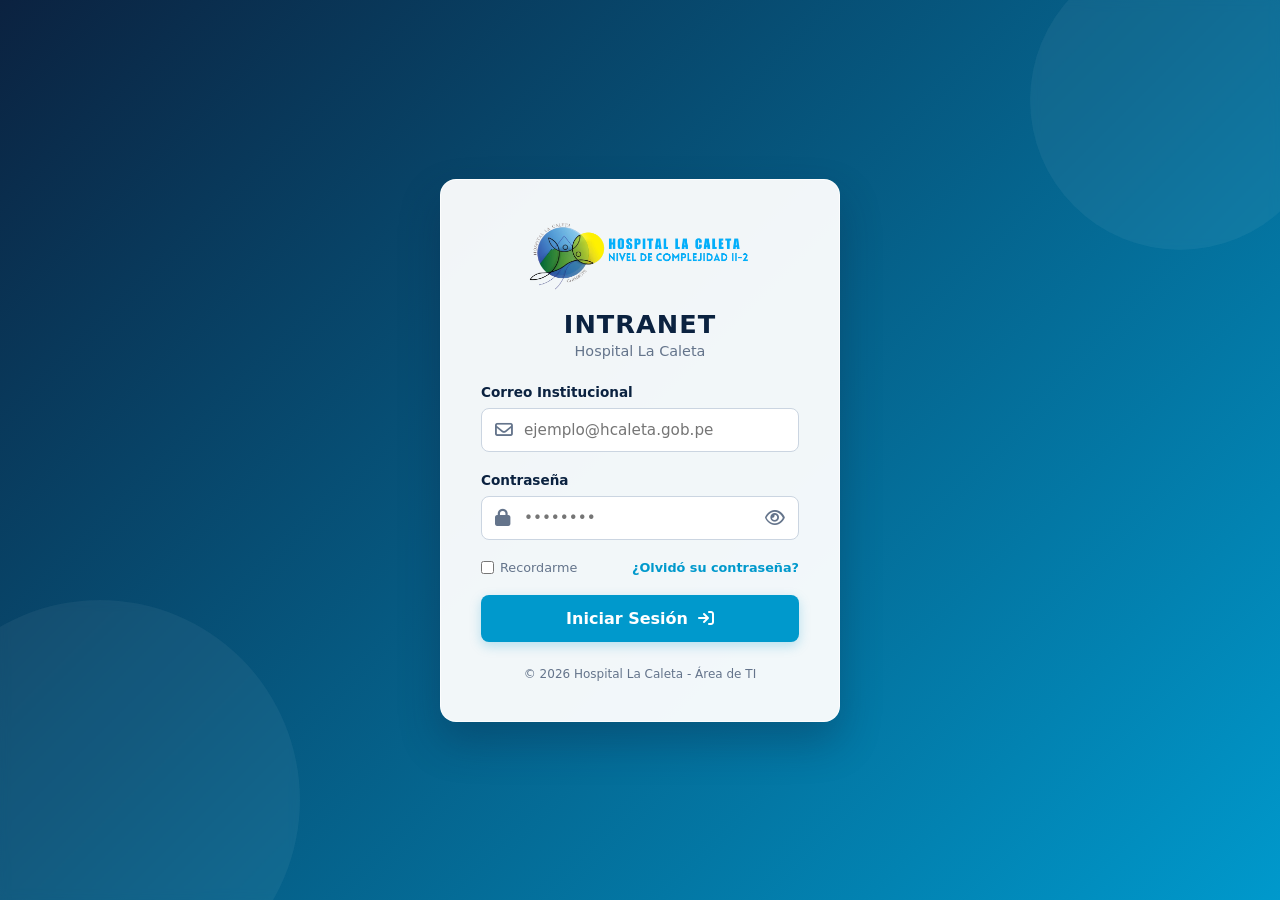
==== admin/index.html @ c01146be "feat: crear plantillas" ====
<!DOCTYPE html>
<html lang="es">
<head>
    <meta charset="UTF-8">
    <meta name="viewport" content="width=device-width, initial-scale=1.0">
    <title>Intranet - Hospital La Caleta</title>
    <!-- FontAwesome para Iconos -->
    <link rel="stylesheet" href="https://cdnjs.cloudflare.com/ajax/libs/font-awesome/6.4.0/css/all.min.css">
    <!-- Estilos específicos de Login -->
    <link rel="stylesheet" href="css/login.css">
</head>
<body>
    <div class="login-wrapper">
        <div class="login-bg-shapes">
            <div class="shape shape-1"></div>
            <div class="shape shape-2"></div>
        </div>
        
        <div class="login-card-container">
            <div class="login-card">
                <div class="login-card-header">
                    <img src="../assets/logo_caleta.png" alt="Logo Hospital La Caleta" class="login-logo">
                    <h2>INTRANET</h2>
                    <p>Hospital La Caleta</p>
                </div>
                
                <form id="loginForm" class="login-form">
                    <div class="form-group">
                        <label for="username">Correo Institucional</label>
                        <div class="input-icon-wrapper">
                            <i class="fa-regular fa-envelope"></i>
                            <input type="email" id="username" placeholder="ejemplo@hcaleta.gob.pe" required autocomplete="username">
                        </div>
                    </div>
                    
                    <div class="form-group">
                        <label for="password">Contraseña</label>
                        <div class="input-icon-wrapper">
                            <i class="fa-solid fa-lock"></i>
                            <input type="password" id="password" placeholder="••••••••" required autocomplete="current-password">
                            <button type="button" id="togglePassword" class="password-toggle-btn">
                                <i class="fa-regular fa-eye"></i>
                            </button>
                        </div>
                    </div>
                    
                    <div class="form-options">
                        <label class="remember-me">
                            <input type="checkbox" id="remember">
                            <span>Recordarme</span>
                        </label>
                        <a href="#" class="forgot-pass">¿Olvidó su contraseña?</a>
                    </div>
                    
                    <div id="errorMessage" class="error-alert hidden">
                        <i class="fa-solid fa-circle-exclamation"></i>
                        <span>Usuario o contraseña incorrectos.</span>
                    </div>
                    
                    <button type="submit" class="btn-login">
                        <span>Iniciar Sesión</span>
                        <i class="fa-solid fa-arrow-right-to-bracket"></i>
                    </button>
                </form>
                
                <div class="login-card-footer">
                    <p>&copy; 2026 Hospital La Caleta - Área de TI</p>
                </div>
            </div>
        </div>
    </div>

    <!-- Script de control del Login -->
    <script src="js/auth.js"></script>
</body>
</html>
---- admin/css/login.css ----
/* ==========================================
   ESTILOS DE LOGIN - INTRANET HOSPITAL LA CALETA
   ========================================== */

* {
    margin: 0;
    padding: 0;
    box-sizing: border-box;
    font-family: 'Segoe UI', system-ui, -apple-system, sans-serif;
}

:root {
    --primary: #0099cc;
    --primary-hover: #0086b8;
    --dark-blue: #0b2240;
    --bg-gradient: linear-gradient(135deg, #0b2240 0%, #0099cc 100%);
    --text-main: #1e293b;
    --text-muted: #64748b;
    --danger: #ef4444;
}

body {
    min-height: 100vh;
    display: flex;
    justify-content: center;
    align-items: center;
    background-color: #f4f8fb;
    overflow: hidden;
}

/* Contenedor principal con fondo animado */
.login-wrapper {
    position: relative;
    width: 100vw;
    height: 100vh;
    display: flex;
    justify-content: center;
    align-items: center;
    background: var(--bg-gradient);
}

/* Figuras abstractas de fondo */
.login-bg-shapes {
    position: absolute;
    width: 100%;
    height: 100%;
    top: 0;
    left: 0;
    overflow: hidden;
    z-index: 1;
}

.shape {
    position: absolute;
    border-radius: 50%;
    background: rgba(255, 255, 255, 0.05);
    backdrop-filter: blur(5px);
    animation: float 20s infinite ease-in-out;
}

.shape-1 {
    width: 300px;
    height: 300px;
    top: -50px;
    right: -50px;
    animation-delay: 0s;
}

.shape-2 {
    width: 400px;
    height: 400px;
    bottom: -100px;
    left: -100px;
    animation-delay: -5s;
}

@keyframes float {
    0%, 100% {
        transform: translateY(0) rotate(0deg) scale(1);
    }
    50% {
        transform: translateY(-30px) rotate(180deg) scale(1.1);
    }
}

/* Tarjeta del Login */
.login-card-container {
    position: relative;
    z-index: 10;
    width: 100%;
    max-width: 440px;
    padding: 20px;
}

.login-card {
    background: rgba(255, 255, 255, 0.95);
    border-radius: 16px;
    padding: 40px;
    box-shadow: 0 20px 40px rgba(11, 34, 64, 0.3);
    border: 1px solid rgba(255, 255, 255, 0.8);
    display: flex;
    flex-direction: column;
    gap: 25px;
}

.login-card-header {
    text-align: center;
}

.login-logo {
    height: 70px;
    width: auto;
    margin-bottom: 15px;
}

.login-card-header h2 {
    color: var(--dark-blue);
    font-size: 1.6rem;
    font-weight: 800;
    letter-spacing: 1px;
}

.login-card-header p {
    color: var(--text-muted);
    font-size: 0.9rem;
    margin-top: 4px;
    font-weight: 500;
}

/* Formulario */
.login-form {
    display: flex;
    flex-direction: column;
    gap: 20px;
}

.form-group {
    display: flex;
    flex-direction: column;
    gap: 8px;
}

.form-group label {
    font-size: 0.85rem;
    color: var(--dark-blue);
    font-weight: 600;
}

.input-icon-wrapper {
    position: relative;
    display: flex;
    align-items: center;
}

.input-icon-wrapper i:not(.password-toggle-btn i) {
    position: absolute;
    left: 14px;
    color: var(--text-muted);
    font-size: 1.1rem;
    pointer-events: none;
}

.input-icon-wrapper input {
    width: 100%;
    padding: 12px 14px 12px 42px;
    border: 1px solid #cbd5e1;
    border-radius: 8px;
    font-size: 0.95rem;
    outline: none;
    transition: all 0.3s ease;
}

.input-icon-wrapper input:focus {
    border-color: var(--primary);
    box-shadow: 0 0 0 3px rgba(0, 153, 204, 0.15);
}

.password-toggle-btn {
    position: absolute;
    right: 14px;
    background: none;
    border: none;
    color: var(--text-muted);
    cursor: pointer;
    font-size: 1.1rem;
    display: flex;
    align-items: center;
    justify-content: center;
}

.password-toggle-btn:hover {
    color: var(--primary);
}

/* Opciones extras */
.form-options {
    display: flex;
    justify-content: space-between;
    align-items: center;
    font-size: 0.8rem;
}

.remember-me {
    display: flex;
    align-items: center;
    gap: 6px;
    cursor: pointer;
    color: var(--text-muted);
}

.remember-me input {
    cursor: pointer;
}

.forgot-pass {
    color: var(--primary);
    text-decoration: none;
    font-weight: 600;
}

.forgot-pass:hover {
    text-decoration: underline;
}

/* Alerta de Error */
.error-alert {
    background-color: #fef2f2;
    border: 1px solid #fee2e2;
    color: var(--danger);
    padding: 10px 14px;
    border-radius: 8px;
    font-size: 0.85rem;
    display: flex;
    align-items: center;
    gap: 8px;
    animation: shake 0.4s ease;
}

.error-alert.hidden {
    display: none;
}

@keyframes shake {
    0%, 100% { transform: translateX(0); }
    25% { transform: translateX(-6px); }
    75% { transform: translateX(6px); }
}

/* Botón Iniciar Sesión */
.btn-login {
    background: var(--primary);
    color: white;
    border: none;
    border-radius: 8px;
    padding: 14px;
    font-size: 1rem;
    font-weight: 700;
    cursor: pointer;
    display: flex;
    justify-content: center;
    align-items: center;
    gap: 10px;
    box-shadow: 0 4px 12px rgba(0, 153, 204, 0.25);
    transition: all 0.3s ease;
}

.btn-login:hover {
    background: var(--primary-hover);
    transform: translateY(-1px);
    box-shadow: 0 6px 16px rgba(0, 153, 204, 0.35);
}

.login-card-footer {
    text-align: center;
    font-size: 0.75rem;
    color: var(--text-muted);
}
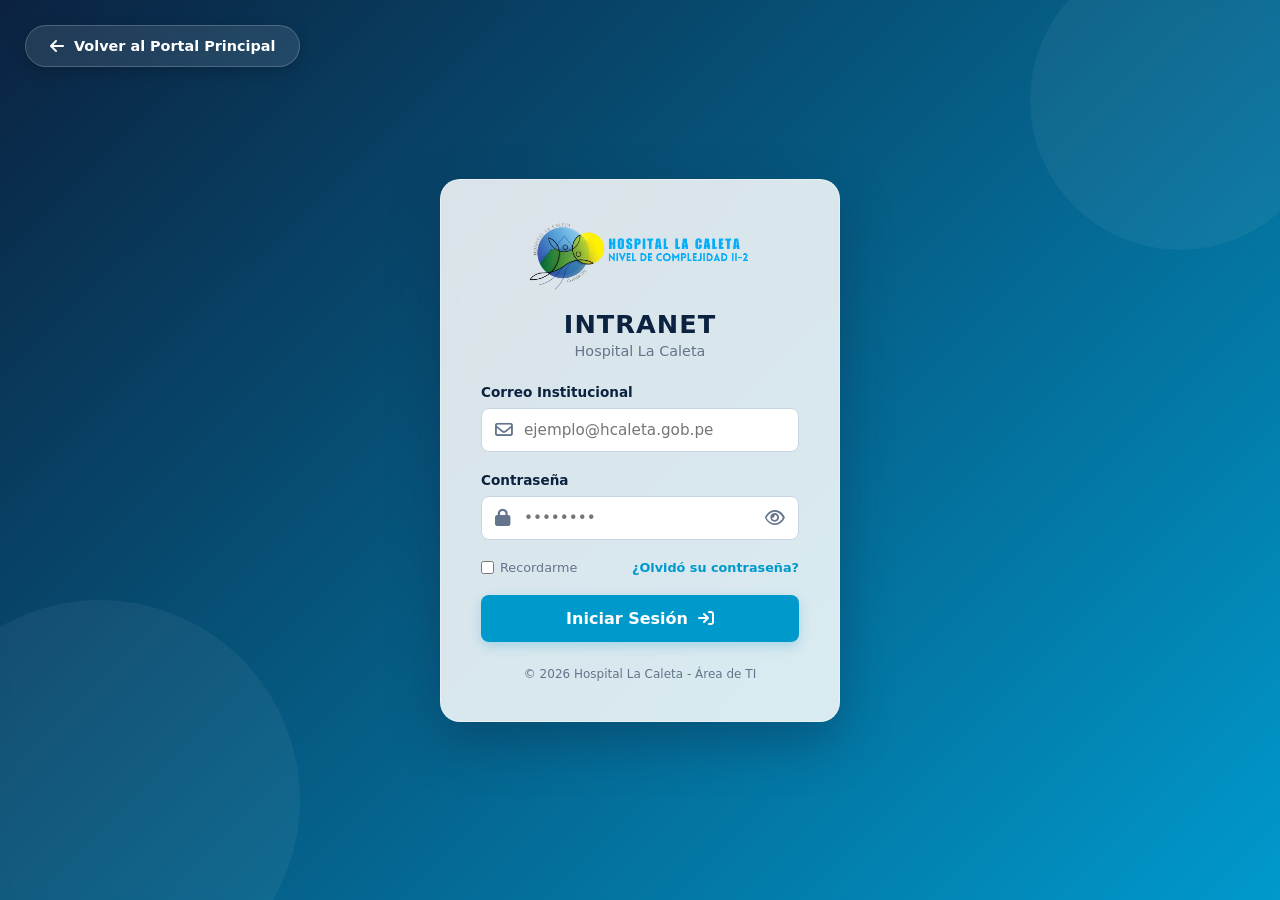
==== commit 17d556f4: "feat: añadir botón para volver a portal principal" ====
--- a/admin/index.html
+++ b/admin/index.html
@@ -11,6 +11,12 @@
 </head>
 <body>
     <div class="login-wrapper">
+        <!-- Botón de Retorno al Portal Principal -->
+        <a href="../index.html" class="back-to-portal" title="Volver al Portal Principal">
+            <i class="fa-solid fa-arrow-left"></i>
+            <span>Volver al Portal Principal</span>
+        </a>
+
         <div class="login-bg-shapes">
             <div class="shape shape-1"></div>
             <div class="shape shape-2"></div>
--- a/admin/css/login.css
+++ b/admin/css/login.css
@@ -93,14 +93,17 @@
 }
 
 .login-card {
-    background: rgba(255, 255, 255, 0.95);
-    border-radius: 16px;
+    background: rgba(255, 255, 255, 0.85);
+    backdrop-filter: blur(15px);
+    -webkit-backdrop-filter: blur(15px);
+    border-radius: 20px;
     padding: 40px;
-    box-shadow: 0 20px 40px rgba(11, 34, 64, 0.3);
-    border: 1px solid rgba(255, 255, 255, 0.8);
+    box-shadow: 0 20px 50px rgba(11, 34, 64, 0.35);
+    border: 1px solid rgba(255, 255, 255, 0.4);
     display: flex;
     flex-direction: column;
     gap: 25px;
+    transition: transform 0.3s ease, box-shadow 0.3s ease;
 }
 
 .login-card-header {
@@ -275,3 +278,58 @@
     font-size: 0.75rem;
     color: var(--text-muted);
 }
+
+/* Botón flotante de Retorno al Portal Principal */
+.back-to-portal {
+    position: absolute;
+    top: 25px;
+    left: 25px;
+    z-index: 100;
+    display: flex;
+    align-items: center;
+    gap: 10px;
+    padding: 12px 24px;
+    background: rgba(255, 255, 255, 0.1);
+    backdrop-filter: blur(12px);
+    -webkit-backdrop-filter: blur(12px);
+    border: 1px solid rgba(255, 255, 255, 0.2);
+    border-radius: 50px;
+    color: white;
+    text-decoration: none;
+    font-size: 0.9rem;
+    font-weight: 600;
+    box-shadow: 0 4px 15px rgba(0, 0, 0, 0.2);
+    transition: all 0.3s cubic-bezier(0.4, 0, 0.2, 1);
+}
+
+.back-to-portal:hover {
+    background: rgba(255, 255, 255, 0.2);
+    border-color: rgba(255, 255, 255, 0.4);
+    transform: translateX(-5px);
+    box-shadow: 0 6px 20px rgba(0, 0, 0, 0.25);
+}
+
+.back-to-portal i {
+    font-size: 1rem;
+    transition: transform 0.3s ease;
+}
+
+.back-to-portal:hover i {
+    transform: translateX(-3px);
+}
+
+@media (max-width: 576px) {
+    .back-to-portal {
+        position: relative;
+        top: auto;
+        left: auto;
+        margin-bottom: 20px;
+        align-self: flex-start;
+    }
+    .login-wrapper {
+        flex-direction: column;
+        justify-content: flex-start;
+        padding-top: 40px;
+        overflow-y: auto;
+    }
+}
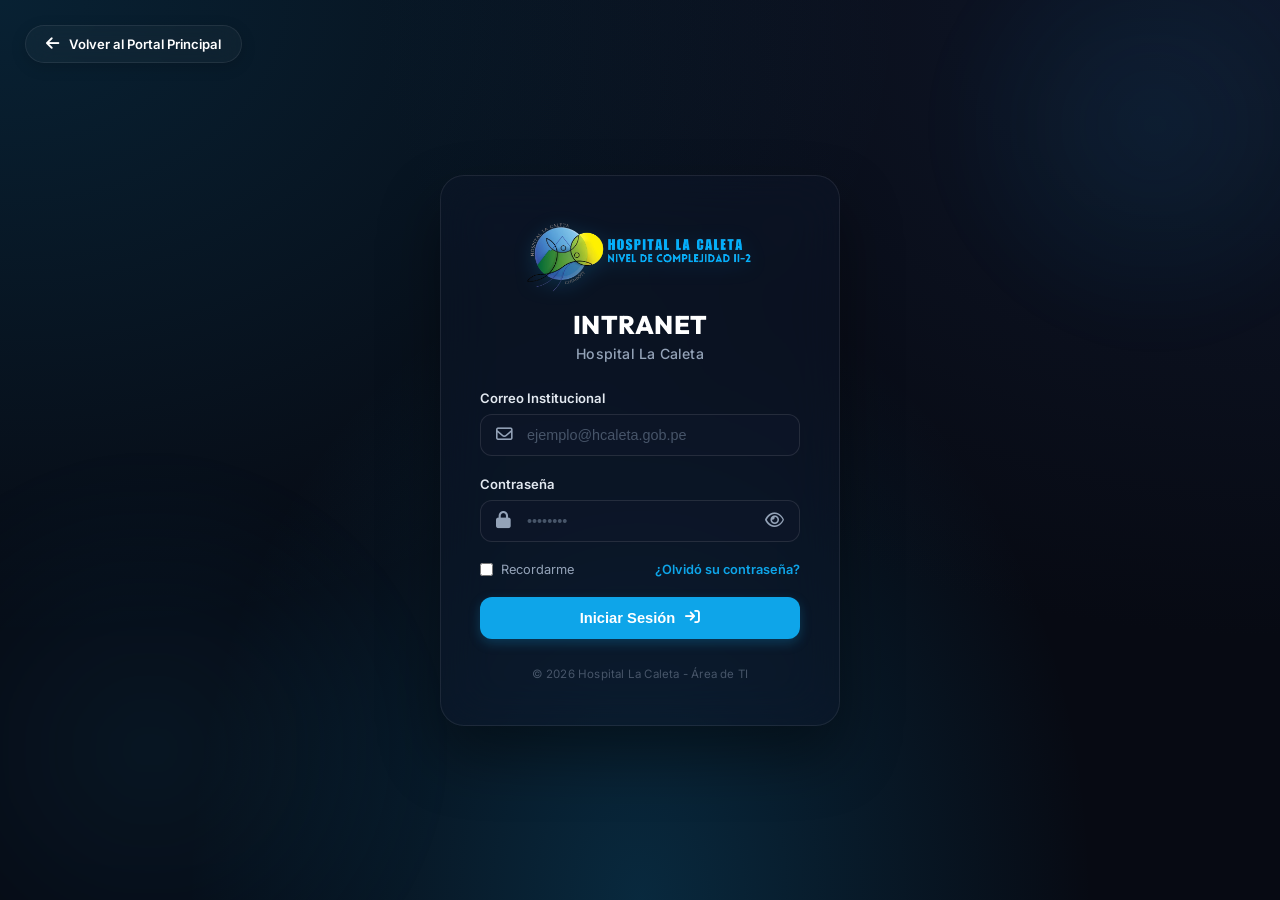
==== commit 7943cb7d: "style: rediseño visual completo de la intranet" ====
--- a/admin/index.html
+++ b/admin/index.html
@@ -4,6 +4,10 @@
     <meta charset="UTF-8">
     <meta name="viewport" content="width=device-width, initial-scale=1.0">
     <title>Intranet - Hospital La Caleta</title>
+    <!-- Google Fonts: Inter & Outfit -->
+    <link rel="preconnect" href="https://fonts.googleapis.com">
+    <link rel="preconnect" href="https://fonts.gstatic.com" crossorigin>
+    <link href="https://fonts.googleapis.com/css2?family=Inter:wght@300;400;500;600;700;800&family=Outfit:wght@400;500;600;700;800&display=swap" rel="stylesheet">
     <!-- FontAwesome para Iconos -->
     <link rel="stylesheet" href="https://cdnjs.cloudflare.com/ajax/libs/font-awesome/6.4.0/css/all.min.css">
     <!-- Estilos específicos de Login -->
--- a/admin/css/login.css
+++ b/admin/css/login.css
@@ -6,17 +6,20 @@
     margin: 0;
     padding: 0;
     box-sizing: border-box;
-    font-family: 'Segoe UI', system-ui, -apple-system, sans-serif;
 }
 
 :root {
-    --primary: #0099cc;
-    --primary-hover: #0086b8;
+    --primary: #0ea5e9;
+    --primary-hover: #0284c7;
+    --primary-glow: rgba(14, 165, 233, 0.25);
     --dark-blue: #0b2240;
-    --bg-gradient: linear-gradient(135deg, #0b2240 0%, #0099cc 100%);
-    --text-main: #1e293b;
-    --text-muted: #64748b;
+    --text-main: #f1f5f9;
+    --text-muted: #94a3b8;
     --danger: #ef4444;
+    --bg-mesh: radial-gradient(at 0% 0%, rgba(14, 165, 233, 0.15) 0px, transparent 50%), 
+              radial-gradient(at 100% 0%, rgba(15, 23, 42, 0.95) 0px, transparent 50%), 
+              radial-gradient(at 50% 100%, rgba(14, 165, 233, 0.2) 0px, transparent 50%), 
+              #070a13;
 }
 
 body {
@@ -24,8 +27,9 @@
     display: flex;
     justify-content: center;
     align-items: center;
-    background-color: #f4f8fb;
+    background-color: #070a13;
     overflow: hidden;
+    font-family: 'Inter', system-ui, -apple-system, sans-serif;
 }
 
 /* Contenedor principal con fondo animado */
@@ -36,7 +40,7 @@
     display: flex;
     justify-content: center;
     align-items: center;
-    background: var(--bg-gradient);
+    background: var(--bg-mesh);
 }
 
 /* Figuras abstractas de fondo */
@@ -53,33 +57,33 @@
 .shape {
     position: absolute;
     border-radius: 50%;
-    background: rgba(255, 255, 255, 0.05);
-    backdrop-filter: blur(5px);
-    animation: float 20s infinite ease-in-out;
+    background: radial-gradient(circle, rgba(14, 165, 233, 0.08) 0%, transparent 70%);
+    animation: float 25s infinite ease-in-out;
+    filter: blur(20px);
 }
 
 .shape-1 {
-    width: 300px;
-    height: 300px;
-    top: -50px;
-    right: -50px;
+    width: 450px;
+    height: 450px;
+    top: -100px;
+    right: -100px;
     animation-delay: 0s;
 }
 
 .shape-2 {
-    width: 400px;
-    height: 400px;
-    bottom: -100px;
-    left: -100px;
-    animation-delay: -5s;
+    width: 600px;
+    height: 600px;
+    bottom: -150px;
+    left: -150px;
+    animation-delay: -6s;
 }
 
 @keyframes float {
     0%, 100% {
-        transform: translateY(0) rotate(0deg) scale(1);
+        transform: translateY(0) scale(1) rotate(0deg);
     }
     50% {
-        transform: translateY(-30px) rotate(180deg) scale(1.1);
+        transform: translateY(-40px) scale(1.08) rotate(90deg);
     }
 }
 
@@ -93,41 +97,47 @@
 }
 
 .login-card {
-    background: rgba(255, 255, 255, 0.85);
-    backdrop-filter: blur(15px);
-    -webkit-backdrop-filter: blur(15px);
-    border-radius: 20px;
-    padding: 40px;
-    box-shadow: 0 20px 50px rgba(11, 34, 64, 0.35);
-    border: 1px solid rgba(255, 255, 255, 0.4);
+    background: rgba(15, 23, 42, 0.45);
+    backdrop-filter: blur(24px);
+    -webkit-backdrop-filter: blur(24px);
+    border-radius: 24px;
+    padding: 45px 40px;
+    box-shadow: 0 30px 60px rgba(0, 0, 0, 0.4), 
+                0 0 0 1px rgba(255, 255, 255, 0.08) inset;
     display: flex;
     flex-direction: column;
-    gap: 25px;
+    gap: 28px;
     transition: transform 0.3s ease, box-shadow 0.3s ease;
 }
 
 .login-card-header {
     text-align: center;
+    display: flex;
+    flex-direction: column;
+    align-items: center;
 }
 
 .login-logo {
-    height: 70px;
+    height: 72px;
     width: auto;
-    margin-bottom: 15px;
+    margin-bottom: 16px;
+    filter: drop-shadow(0 4px 10px rgba(14, 165, 233, 0.2));
 }
 
 .login-card-header h2 {
-    color: var(--dark-blue);
+    font-family: 'Outfit', sans-serif;
+    color: #ffffff;
     font-size: 1.6rem;
     font-weight: 800;
-    letter-spacing: 1px;
+    letter-spacing: 0.5px;
 }
 
 .login-card-header p {
     color: var(--text-muted);
-    font-size: 0.9rem;
+    font-size: 0.88rem;
     margin-top: 4px;
     font-weight: 500;
+    letter-spacing: 0.2px;
 }
 
 /* Formulario */
@@ -144,8 +154,8 @@
 }
 
 .form-group label {
-    font-size: 0.85rem;
-    color: var(--dark-blue);
+    font-size: 0.82rem;
+    color: #e2e8f0;
     font-weight: 600;
 }
 
@@ -157,42 +167,55 @@
 
 .input-icon-wrapper i:not(.password-toggle-btn i) {
     position: absolute;
-    left: 14px;
+    left: 16px;
     color: var(--text-muted);
-    font-size: 1.1rem;
+    font-size: 1.05rem;
     pointer-events: none;
+    transition: var(--transition);
 }
 
 .input-icon-wrapper input {
     width: 100%;
-    padding: 12px 14px 12px 42px;
-    border: 1px solid #cbd5e1;
-    border-radius: 8px;
-    font-size: 0.95rem;
+    padding: 12px 16px 12px 46px;
+    border: 1px solid rgba(255, 255, 255, 0.1);
+    background-color: rgba(15, 23, 42, 0.6);
+    color: #ffffff;
+    border-radius: 12px;
+    font-size: 0.9rem;
     outline: none;
-    transition: all 0.3s ease;
+    transition: all 0.25s cubic-bezier(0.4, 0, 0.2, 1);
+}
+
+.input-icon-wrapper input::placeholder {
+    color: #475569;
 }
 
 .input-icon-wrapper input:focus {
     border-color: var(--primary);
-    box-shadow: 0 0 0 3px rgba(0, 153, 204, 0.15);
+    background-color: rgba(15, 23, 42, 0.8);
+    box-shadow: 0 0 0 4px var(--primary-glow);
+}
+
+.input-icon-wrapper input:focus + i {
+    color: var(--primary);
 }
 
 .password-toggle-btn {
     position: absolute;
-    right: 14px;
+    right: 16px;
     background: none;
     border: none;
     color: var(--text-muted);
     cursor: pointer;
-    font-size: 1.1rem;
+    font-size: 1.05rem;
     display: flex;
     align-items: center;
     justify-content: center;
+    outline: none;
 }
 
 .password-toggle-btn:hover {
-    color: var(--primary);
+    color: #ffffff;
 }
 
 /* Opciones extras */
@@ -206,13 +229,15 @@
 .remember-me {
     display: flex;
     align-items: center;
-    gap: 6px;
+    gap: 8px;
     cursor: pointer;
     color: var(--text-muted);
+    user-select: none;
 }
 
 .remember-me input {
     cursor: pointer;
+    accent-color: var(--primary);
 }
 
 .forgot-pass {
@@ -222,20 +247,21 @@
 }
 
 .forgot-pass:hover {
-    text-decoration: underline;
+    color: #38bdf8;
+    text-decoration: none;
 }
 
 /* Alerta de Error */
 .error-alert {
-    background-color: #fef2f2;
-    border: 1px solid #fee2e2;
-    color: var(--danger);
-    padding: 10px 14px;
-    border-radius: 8px;
-    font-size: 0.85rem;
-    display: flex;
-    align-items: center;
-    gap: 8px;
+    background-color: rgba(239, 68, 68, 0.12);
+    border: 1px solid rgba(239, 68, 68, 0.2);
+    color: #fca5a5;
+    padding: 12px 14px;
+    border-radius: 10px;
+    font-size: 0.82rem;
+    display: flex;
+    align-items: center;
+    gap: 10px;
     animation: shake 0.4s ease;
 }
 
@@ -252,31 +278,36 @@
 /* Botón Iniciar Sesión */
 .btn-login {
     background: var(--primary);
-    color: white;
+    color: #ffffff;
     border: none;
-    border-radius: 8px;
-    padding: 14px;
-    font-size: 1rem;
+    border-radius: 12px;
+    padding: 13px;
+    font-size: 0.92rem;
     font-weight: 700;
     cursor: pointer;
     display: flex;
     justify-content: center;
     align-items: center;
     gap: 10px;
-    box-shadow: 0 4px 12px rgba(0, 153, 204, 0.25);
-    transition: all 0.3s ease;
+    box-shadow: 0 4px 12px var(--primary-glow);
+    transition: all 0.25s cubic-bezier(0.4, 0, 0.2, 1);
 }
 
 .btn-login:hover {
     background: var(--primary-hover);
     transform: translateY(-1px);
-    box-shadow: 0 6px 16px rgba(0, 153, 204, 0.35);
+    box-shadow: 0 8px 20px var(--primary-glow);
+}
+
+.btn-login:active {
+    transform: translateY(1px);
 }
 
 .login-card-footer {
     text-align: center;
-    font-size: 0.75rem;
-    color: var(--text-muted);
+    font-size: 0.72rem;
+    color: #475569;
+    letter-spacing: 0.2px;
 }
 
 /* Botón flotante de Retorno al Portal Principal */
@@ -288,30 +319,30 @@
     display: flex;
     align-items: center;
     gap: 10px;
-    padding: 12px 24px;
-    background: rgba(255, 255, 255, 0.1);
+    padding: 10px 20px;
+    background: rgba(255, 255, 255, 0.03);
     backdrop-filter: blur(12px);
     -webkit-backdrop-filter: blur(12px);
-    border: 1px solid rgba(255, 255, 255, 0.2);
+    border: 1px solid rgba(255, 255, 255, 0.08);
     border-radius: 50px;
-    color: white;
+    color: #ffffff;
     text-decoration: none;
-    font-size: 0.9rem;
+    font-size: 0.82rem;
     font-weight: 600;
-    box-shadow: 0 4px 15px rgba(0, 0, 0, 0.2);
-    transition: all 0.3s cubic-bezier(0.4, 0, 0.2, 1);
+    box-shadow: 0 4px 15px rgba(0, 0, 0, 0.15);
+    transition: all 0.25s cubic-bezier(0.4, 0, 0.2, 1);
 }
 
 .back-to-portal:hover {
-    background: rgba(255, 255, 255, 0.2);
-    border-color: rgba(255, 255, 255, 0.4);
-    transform: translateX(-5px);
+    background: rgba(255, 255, 255, 0.1);
+    border-color: rgba(255, 255, 255, 0.2);
+    transform: translateX(-3px);
     box-shadow: 0 6px 20px rgba(0, 0, 0, 0.25);
 }
 
 .back-to-portal i {
-    font-size: 1rem;
-    transition: transform 0.3s ease;
+    font-size: 0.95rem;
+    transition: transform 0.25s ease;
 }
 
 .back-to-portal:hover i {
@@ -332,4 +363,7 @@
         padding-top: 40px;
         overflow-y: auto;
     }
-}
+    .login-card {
+        padding: 35px 24px;
+    }
+}
